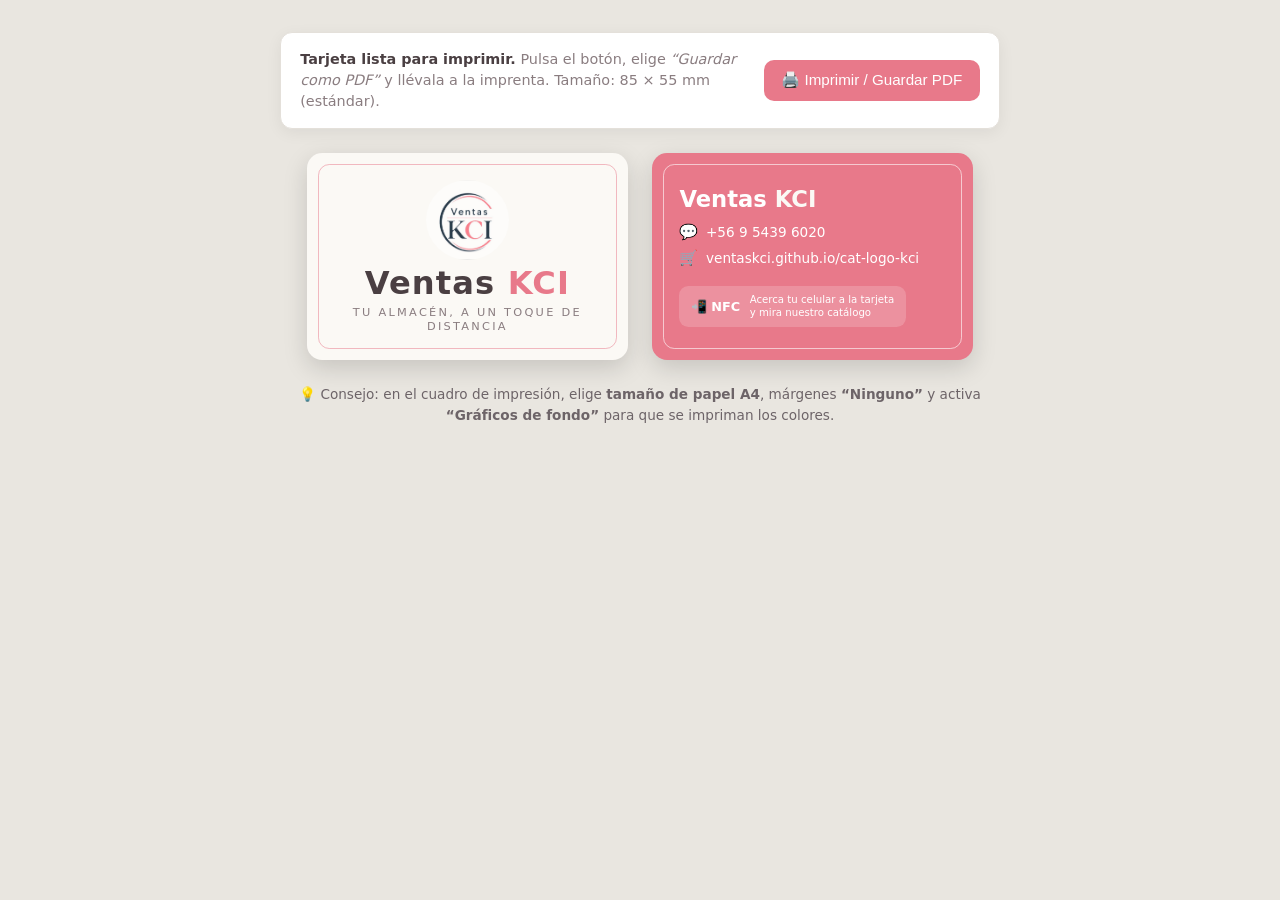
==== tarjeta/tarjeta.html @ ff6b0092 "Agregar tarjeta de presentación imprimible con NFC (Ventas KCI)" ====
<!DOCTYPE html>
<html lang="es">
<head>
  <meta charset="UTF-8" />
  <meta name="viewport" content="width=device-width, initial-scale=1.0" />
  <title>Tarjeta de presentación · Ventas KCI</title>
  <link rel="stylesheet" href="tarjeta.css" />
</head>
<body>
  <!-- Barra de ayuda (no se imprime) -->
  <div class="toolbar no-print">
    <div class="toolbar__text">
      <strong>Tarjeta lista para imprimir.</strong>
      Pulsa el botón, elige <em>“Guardar como PDF”</em> y llévala a la imprenta.
      Tamaño: 85 × 55 mm (estándar).
    </div>
    <button onclick="window.print()">🖨️ Imprimir / Guardar PDF</button>
  </div>

  <div class="sheet">
    <!-- ============ FRENTE ============ -->
    <div class="card card--front">
      <div class="card__frame">
        <img class="card__logo" src="../logo.png.png" alt="Logo Ventas KCI"
             onerror="this.style.display='none'" />
        <h1 class="card__brand">Ventas <span>KCI</span></h1>
        <p class="card__tagline">Tu almacén, a un toque de distancia</p>
      </div>
    </div>

    <!-- ============ REVERSO ============ -->
    <div class="card card--back">
      <div class="card__frame">
        <p class="back__title">Ventas <span>KCI</span></p>

        <ul class="back__contact">
          <li><span class="ico">💬</span> +56 9 5439 6020</li>
          <li><span class="ico">🛒</span> ventaskci.github.io/cat-logo-kci</li>
        </ul>

        <div class="back__nfc">
          <span class="nfc-badge">📲 NFC</span>
          <span class="nfc-text">Acerca tu celular a la tarjeta<br/>y mira nuestro catálogo</span>
        </div>
      </div>
    </div>
  </div>

  <p class="hint no-print">
    💡 Consejo: en el cuadro de impresión, elige <strong>tamaño de papel A4</strong>,
    márgenes <strong>“Ninguno”</strong> y activa <strong>“Gráficos de fondo”</strong>
    para que se impriman los colores.
  </p>
</body>
</html>
---- tarjeta/tarjeta.css ----
:root {
  --bg: #f4f2ee;       /* crema */
  --cream: #fbf9f5;
  --text: #4a3f42;     /* marrón grisáceo cálido */
  --muted: #8a7d80;
  --accent: #e8798a;   /* rosa coral */
  --accent-dark: #d15d70;
}

* {
  box-sizing: border-box;
  margin: 0;
  padding: 0;
}

body {
  font-family: "Segoe UI", system-ui, -apple-system, sans-serif;
  background: #e9e6e0;
  color: var(--text);
  display: flex;
  flex-direction: column;
  align-items: center;
  padding: 2rem 1rem;
}

/* ---------- Barra de herramientas (pantalla) ---------- */
.toolbar {
  width: 100%;
  max-width: 720px;
  background: #fff;
  border: 1px solid #e4e0da;
  border-radius: 12px;
  padding: 1rem 1.2rem;
  margin-bottom: 1.5rem;
  display: flex;
  align-items: center;
  justify-content: space-between;
  gap: 1rem;
  box-shadow: 0 4px 16px rgba(0, 0, 0, 0.06);
}

.toolbar__text {
  font-size: 0.9rem;
  color: var(--muted);
  line-height: 1.45;
}

.toolbar__text strong {
  color: var(--text);
}

.toolbar button {
  flex-shrink: 0;
  border: none;
  background: var(--accent);
  color: #fff;
  padding: 0.7rem 1.1rem;
  border-radius: 10px;
  font-size: 0.95rem;
  cursor: pointer;
  transition: background 0.2s;
}

.toolbar button:hover {
  background: var(--accent-dark);
}

.hint {
  max-width: 720px;
  margin-top: 1.5rem;
  font-size: 0.85rem;
  color: #6d6468;
  text-align: center;
  line-height: 1.5;
}

/* ---------- Hoja con las dos caras ---------- */
.sheet {
  display: flex;
  flex-wrap: wrap;
  gap: 1.5rem;
  justify-content: center;
}

/* Tarjeta estándar: 85 x 55 mm */
.card {
  width: 85mm;
  height: 55mm;
  border-radius: 4mm;
  overflow: hidden;
  box-shadow: 0 8px 24px rgba(0, 0, 0, 0.15);
  position: relative;
}

.card__frame {
  position: absolute;
  inset: 3mm;
  border: 1px solid rgba(232, 121, 138, 0.5);
  border-radius: 3mm;
  display: flex;
  flex-direction: column;
  align-items: center;
  justify-content: center;
  text-align: center;
  padding: 4mm;
}

/* ----- Frente ----- */
.card--front {
  background: var(--cream);
  border-bottom: none;
}

.card__logo {
  width: 22mm;
  height: 22mm;
  border-radius: 50%;
  object-fit: cover;
  margin-bottom: 2mm;
}

.card__brand {
  font-size: 8.5mm;
  font-weight: 700;
  letter-spacing: 0.3mm;
  line-height: 1;
  color: var(--text);
}

.card__brand span {
  color: var(--accent);
}

.card__tagline {
  margin-top: 1.5mm;
  font-size: 3mm;
  letter-spacing: 0.6mm;
  text-transform: uppercase;
  color: var(--muted);
}

/* ----- Reverso ----- */
.card--back {
  background: var(--accent);
}

.card--back .card__frame {
  border-color: rgba(255, 255, 255, 0.6);
  align-items: flex-start;
  justify-content: center;
  text-align: left;
}

.back__title {
  font-size: 6mm;
  font-weight: 700;
  color: #fff;
  margin-bottom: 3mm;
}

.back__title span {
  color: var(--cream);
}

.back__contact {
  list-style: none;
  color: #fff;
}

.back__contact li {
  display: flex;
  align-items: center;
  gap: 2mm;
  font-size: 3.6mm;
  margin-bottom: 2mm;
}

.back__contact .ico {
  font-size: 4mm;
}

.back__nfc {
  margin-top: 3mm;
  display: flex;
  align-items: center;
  gap: 2.5mm;
  background: rgba(255, 255, 255, 0.18);
  border-radius: 2.5mm;
  padding: 2mm 3mm;
}

.nfc-badge {
  font-size: 3.4mm;
  font-weight: 700;
  color: #fff;
  white-space: nowrap;
}

.nfc-text {
  font-size: 2.7mm;
  color: #fff;
  line-height: 1.3;
}

/* ---------- Impresión ---------- */
@media print {
  @page {
    size: A4;
    margin: 12mm;
  }

  body {
    background: #fff;
    padding: 0;
    display: block;
  }

  .no-print {
    display: none !important;
  }

  .sheet {
    gap: 8mm;
    justify-content: flex-start;
  }

  .card {
    box-shadow: none;
    /* Marcas de corte: un borde punteado fino para recortar */
    outline: 0.2mm dashed #bbb;
    outline-offset: 2mm;
    -webkit-print-color-adjust: exact;
    print-color-adjust: exact;
  }
}
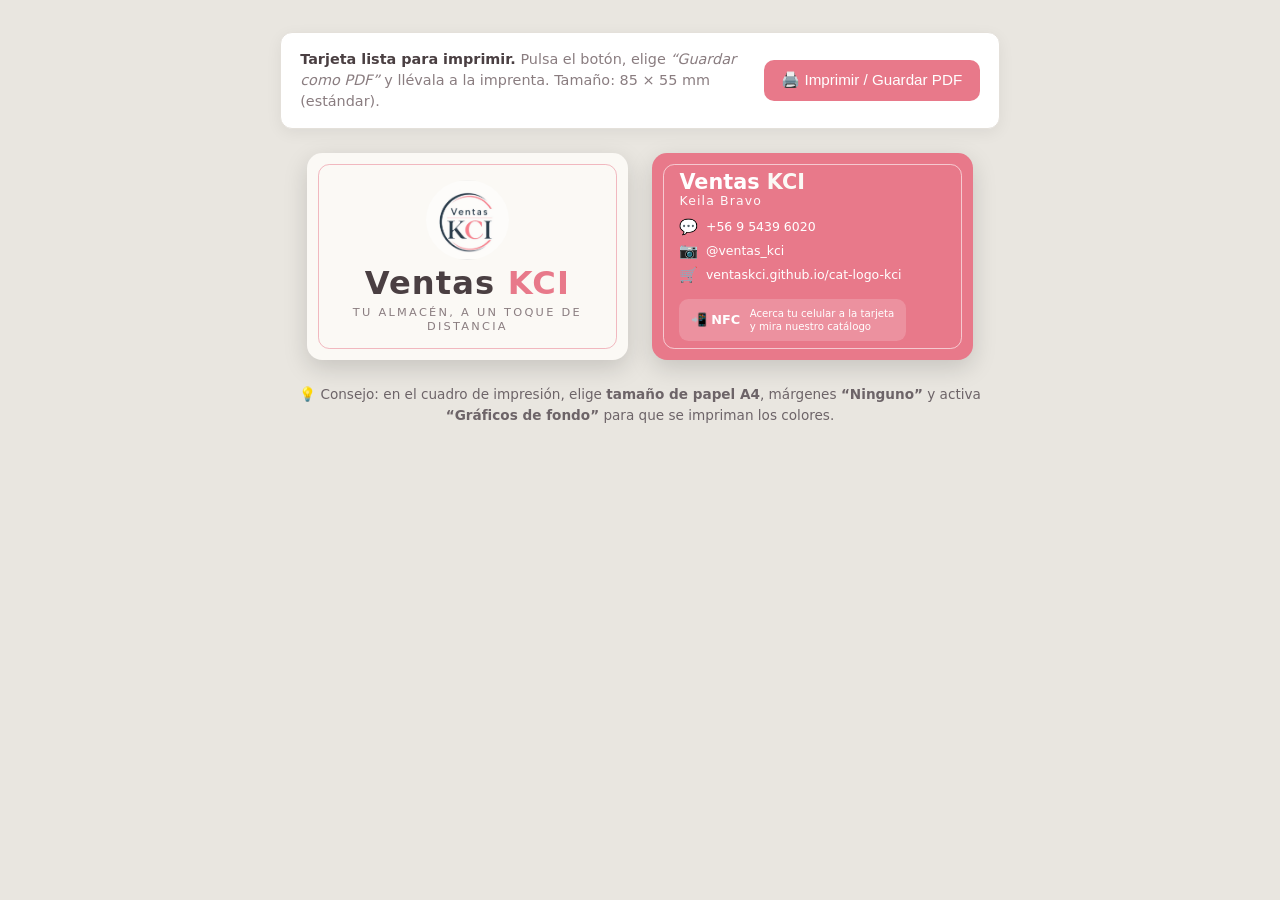
==== commit 55939054: "Tarjeta: agregar Instagram @ventas_kci y contacto Keila Bravo" ====
--- a/tarjeta/tarjeta.html
+++ b/tarjeta/tarjeta.html
@@ -32,9 +32,11 @@
     <div class="card card--back">
       <div class="card__frame">
         <p class="back__title">Ventas <span>KCI</span></p>
+        <p class="back__name">Keila Bravo</p>
 
         <ul class="back__contact">
           <li><span class="ico">💬</span> +56 9 5439 6020</li>
+          <li><span class="ico">📷</span> @ventas_kci</li>
           <li><span class="ico">🛒</span> ventaskci.github.io/cat-logo-kci</li>
         </ul>
 
--- a/tarjeta/tarjeta.css
+++ b/tarjeta/tarjeta.css
@@ -152,16 +152,24 @@
 }
 
 .back__title {
-  font-size: 6mm;
+  font-size: 5.5mm;
   font-weight: 700;
   color: #fff;
-  margin-bottom: 3mm;
+  line-height: 1;
 }
 
 .back__title span {
   color: var(--cream);
 }
 
+.back__name {
+  font-size: 3.3mm;
+  color: #fff;
+  opacity: 0.95;
+  letter-spacing: 0.3mm;
+  margin-bottom: 2.5mm;
+}
+
 .back__contact {
   list-style: none;
   color: #fff;
@@ -171,8 +179,8 @@
   display: flex;
   align-items: center;
   gap: 2mm;
-  font-size: 3.6mm;
-  margin-bottom: 2mm;
+  font-size: 3.3mm;
+  margin-bottom: 1.6mm;
 }
 
 .back__contact .ico {
@@ -180,7 +188,7 @@
 }
 
 .back__nfc {
-  margin-top: 3mm;
+  margin-top: 2.5mm;
   display: flex;
   align-items: center;
   gap: 2.5mm;
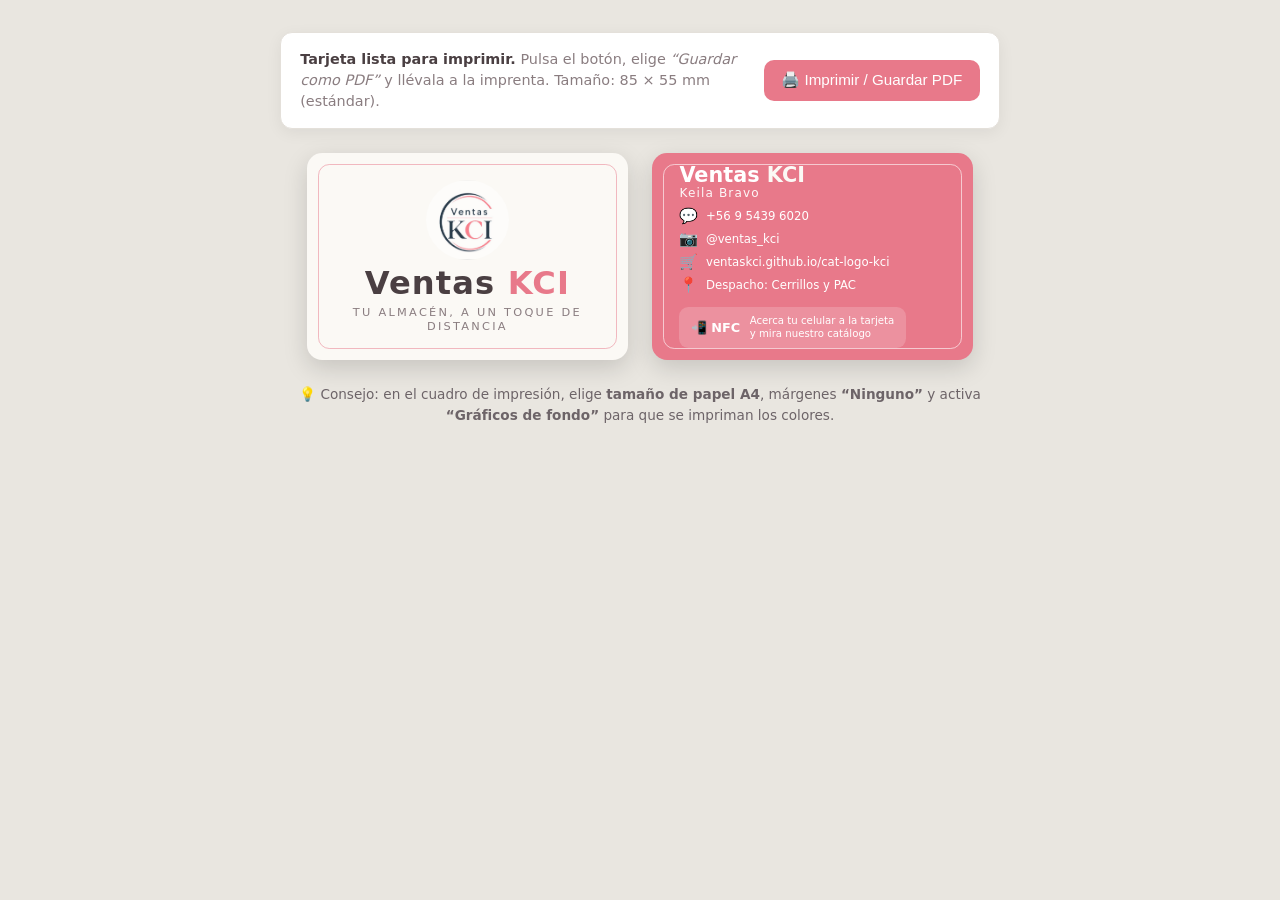
==== commit 2a6ecb3a: "Tarjeta: agregar zona de despacho (Cerrillos y PAC)" ====
--- a/tarjeta/tarjeta.html
+++ b/tarjeta/tarjeta.html
@@ -38,6 +38,7 @@
           <li><span class="ico">💬</span> +56 9 5439 6020</li>
           <li><span class="ico">📷</span> @ventas_kci</li>
           <li><span class="ico">🛒</span> ventaskci.github.io/cat-logo-kci</li>
+          <li><span class="ico">📍</span> Despacho: Cerrillos y PAC</li>
         </ul>
 
         <div class="back__nfc">
--- a/tarjeta/tarjeta.css
+++ b/tarjeta/tarjeta.css
@@ -163,11 +163,11 @@
 }
 
 .back__name {
-  font-size: 3.3mm;
+  font-size: 3.2mm;
   color: #fff;
   opacity: 0.95;
   letter-spacing: 0.3mm;
-  margin-bottom: 2.5mm;
+  margin-bottom: 2mm;
 }
 
 .back__contact {
@@ -179,8 +179,8 @@
   display: flex;
   align-items: center;
   gap: 2mm;
-  font-size: 3.3mm;
-  margin-bottom: 1.6mm;
+  font-size: 3.1mm;
+  margin-bottom: 1.3mm;
 }
 
 .back__contact .ico {
@@ -188,7 +188,7 @@
 }
 
 .back__nfc {
-  margin-top: 2.5mm;
+  margin-top: 2mm;
   display: flex;
   align-items: center;
   gap: 2.5mm;
